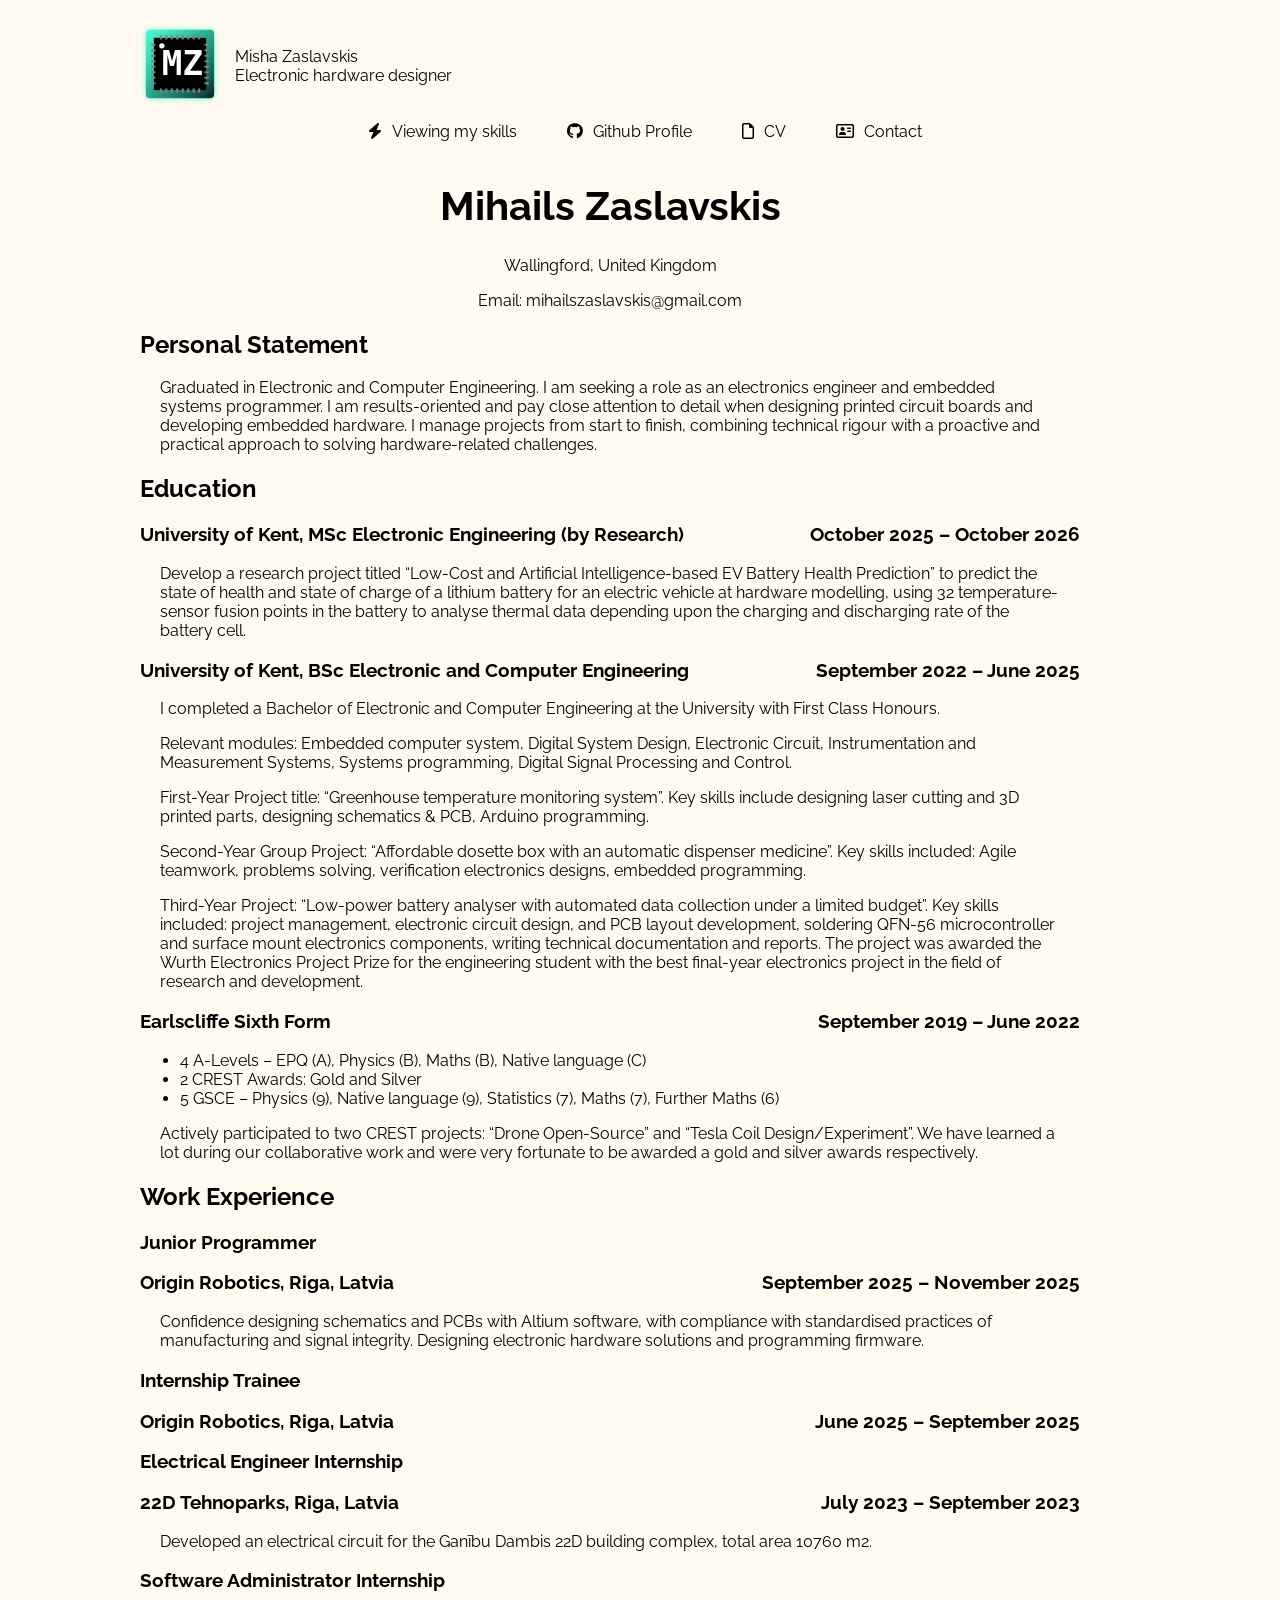
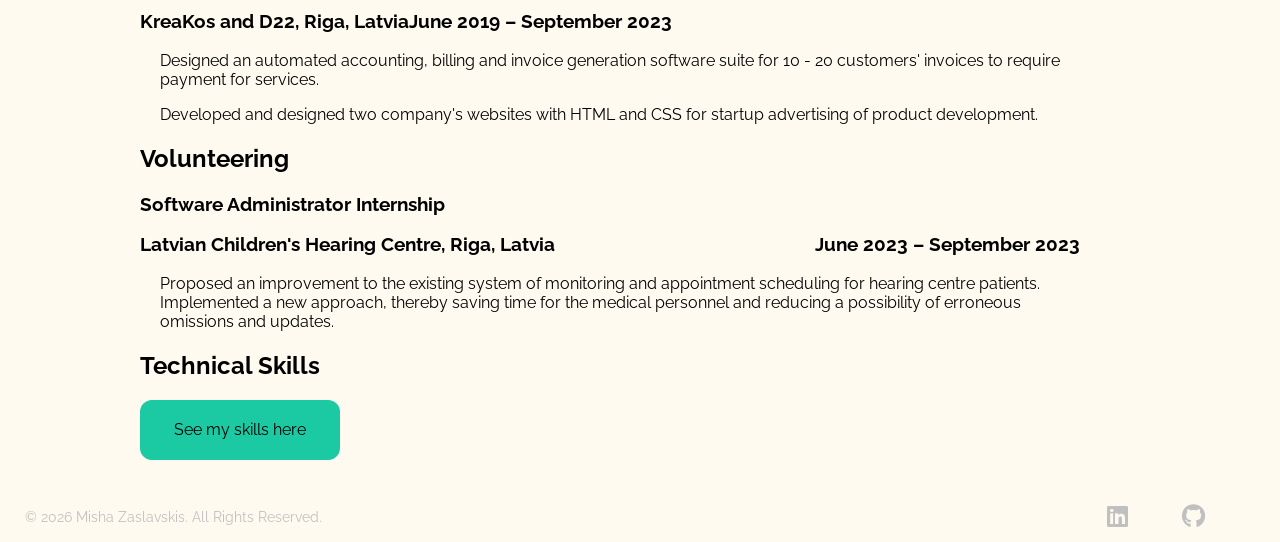
==== CVMihailsZaslavskis.html @ 6dd5eeee "New rebranded website 1. Added and updated the logo of Misha Zaslavskis 2. Updated the structure and" ====
<!DOCTYPE html>
<html lang="en">

<head>
  <meta charset="UTF-8">
  <meta name="viewport" content="width=device-width, initial-scale=1.0">
  <title>Mihails Zaslavskis</title>
  <!-- Google Fonts CDN -->
  <link rel="preconnect" href="https://fonts.googleapis.com">
  <link rel="preconnect" href="https://fonts.gstatic.com" crossorigin>
  <link
    href="https://fonts.googleapis.com/css2?family=Montserrat:ital,wght@0,100..900;1,100..900&family=Raleway:ital,wght@0,100..900;1,100..900&display=swap"
    rel="stylesheet">
  <!-- Font Awesome CDN -->
  <link rel="stylesheet" href="https://cdnjs.cloudflare.com/ajax/libs/font-awesome/6.5.0/css/all.min.css">
  <link rel="stylesheet" href="style.css">
</head>

<body>
  <div class="page">
    <header class="mz_header">
      <a href="index.html"><img src="MZProfileIconVariant1.svg" role="img" class="mzlogo"
          alt="Logo of Mihail Zaslavskis" /></a>
      <div class="mztext">
        <p>Misha Zaslavskis</p>
        <p>Electronic hardware designer</p>
      </div>
    </header>
    <nav>
      <ul>
        <li><a href="index.html#skills"><i class="fa-solid fa-bolt"></i>Viewing my skills</a></li>
        <li><a href="https://github.com/misha-dig"><i class="fab fa-github"></i>Github Profile</a></li>
        <li><a href="CVMihailsZaslavskis.html"><i class="fa-regular fa-file"></i>CV</a></li>
        <li><a href="mailto:mihailszaslavskis@gmail.com"><i class="fa-regular fa-address-card"></i>Contact</a></li>
      </ul>
    </nav>
    <main class="CV">
      <h1>Mihails Zaslavskis</h1>
      <p class="contactdetail">Wallingford, United Kingdom</p>
      <p class="contactdetail">Email: mihailszaslavskis@gmail.com</p>
      <h2>Personal Statement</h2>
      <p class="description">Graduated in Electronic and Computer Engineering. I am seeking a role as an electronics
        engineer and
        embedded systems programmer. I am results-oriented and pay close attention to detail when designing
        printed circuit boards and developing embedded hardware. I manage projects from start to finish,
        combining technical rigour with a proactive and practical approach to solving hardware-related
        challenges.</p>

      <h2 class="EducationSection">Education</h2>
      <h3 class="CVCareersDate"><span>University of Kent, MSc Electronic Engineering (by Research)</span><span>October
          2025 &ndash; October 2026</span></h3>
      <p class="description">Develop a research project titled “Low-Cost and Artificial Intelligence-based EV Battery
        Health
        Prediction” to predict the state of health and state of charge of a lithium battery for an electric vehicle at
        hardware modelling, using 32 temperature-sensor fusion points in the battery to analyse thermal data
        depending upon the charging and discharging rate of the battery cell.</p>
      <h3 class="CVCareersDate"><span>University of Kent, BSc Electronic and Computer Engineering</span><span>September
          2022 &ndash; June 2025</span></h3>
      <p class="description">I completed a Bachelor of Electronic and Computer Engineering at the University with First
        Class
        Honours.</p>
      <p class="description">Relevant modules: Embedded computer system, Digital System Design, Electronic Circuit,
        Instrumentation and Measurement Systems, Systems programming, Digital Signal Processing and
        Control.</p>
      <p class="description">First-Year Project title: “Greenhouse temperature monitoring system”. Key skills include
        designing laser
        cutting and 3D printed parts, designing schematics & PCB, Arduino programming.</p>
      <p class="description">Second-Year Group Project: “Affordable dosette box with an automatic dispenser medicine”.
        Key skills
        included: Agile teamwork, problems solving, verification electronics designs, embedded programming.</p>
      <p class="description">
        Third-Year Project: “Low-power battery analyser with automated data collection under a limited budget”.
        Key skills included: project management, electronic circuit design, and PCB layout development,
        soldering QFN-56 microcontroller and surface mount electronics components, writing technical
        documentation and reports. The project was awarded the Wurth Electronics Project Prize for the
        engineering student with the best final-year electronics project in the field of research and development.
      </p>
      <h3 class="CVCareersDate"><span>Earlscliffe Sixth Form</span><span>September 2019 &ndash; June 2022</span></h3>
      <ul>
        <li>4 A-Levels &ndash; EPQ (A), Physics (B), Maths (B), Native language (C)</li>
        <li>2 CREST Awards: Gold and Silver</li>
        <li>5 GSCE &ndash; Physics (9), Native language (9), Statistics (7), Maths (7), Further Maths (6)</li>
      </ul>
      <p class="description">Actively participated to two CREST projects: “Drone Open-Source” and “Tesla Coil
        Design/Experiment”.
        We have learned a lot during our collaborative work and were very fortunate to be awarded a gold and
        silver awards respectively.</p>
      <h2>Work Experience</h2>
      <h3>Junior Programmer</h3>
      <h3 class="CVCareersDate"><span>Origin Robotics, Riga, Latvia</span><span>September 2025 &ndash; November
          2025</span></h3>
      <p class="description">Confidence designing schematics and PCBs with Altium software, with compliance with
        standardised practices of
        manufacturing and signal integrity. Designing electronic hardware solutions and programming firmware.</p>
      <h3>Internship Trainee</h3>
      <h3 class="CVCareersDate"><span>Origin Robotics, Riga, Latvia</span><span>June 2025 &ndash; September
          2025</span></h3>

      <h3>Electrical Engineer Internship</h3>
      <h3 class="CVCareersDate"><span>22D Tehnoparks, Riga, Latvia</span><span>July 2023 &ndash; September 2023</span>
      </h3>
      <p class="description">Developed an electrical circuit for the Ganību Dambis 22D building complex, total area
        10760 m2.</p>
      <h3>Software Administrator Internship</h3>
      <h3><span>KreaKos and D22, Riga, Latvia</span><span>June 2019 &ndash; September 2023</span></h3>
      <p class="description">Designed an automated accounting, billing and invoice generation software suite for 10 - 20
        customers' invoices
        to require payment for services.</p>
      <p class="description">Developed and designed two company's websites with HTML and CSS for startup advertising of
        product development.
      </p>
      <h2>Volunteering</h2>
      <h3>Software Administrator Internship</h3>
      <h3 class="CVCareersDate"><span>Latvian Children's Hearing Centre, Riga, Latvia</span><span>June 2023 &ndash;
          September 2023</span></h3>
      <p class="description">Proposed an improvement to the existing system of monitoring and appointment scheduling
        for hearing centre patients. Implemented a new approach, thereby saving time for the
        medical personnel and reducing a possibility of erroneous omissions and updates.</p>

      <h2>Technical Skills</h2>
      <a href="index.html#skills" class="tapskills">See my skills here</a>
    </main>
  </div>

  <footer>
    <div class="left">&copy; 2026 Misha Zaslavskis. All Rights Reserved.</div>
    <div class="right">
      <a href="https://www.linkedin.com/in/mihails-zaslavskis/" target="_blank"><i
          class="fab fa-linkedin fa-xl"></i></a>
      <a href="https://github.com/misha-dig" target="_blank"><i class="fab fa-github fa-xl"></i></a>
    </div>
  </footer>
</body>

</html>
---- style.css ----
body {
    background: #FFFAF0;
    color: #000000;
    margin: 0px auto;


    font-family: "Raleway", sans-serif;
    font-optical-sizing: auto;
    font-weight: 400;
    font-style: normal;

    min-height: 100vh;
    -webkit-font-smoothing: antialiased;
    -moz-osx-font-smoothing: grayscale;
}

/* Main page section */
.page {
    min-width: 800px;
    max-width: 1000px;
    margin: 0 auto;
    padding: 1.5em 0em 2em;
}

main {
    margin-right: 60px;
}

main h1 {
    font-size: 2.5em;
}

main h1 strong {
    color: #1bc9a3;
    font-size: 1.1em;
}
main h2 i {
    padding-right: 10px;
}
.skillset li {
    margin-bottom: 10px;
}
.skillset ul {
    padding-top: 10px;
}
.newskills li {
    margin-bottom: 10px;
}
.newskills ul {
    padding-top: 10px;
}
/* CV Resume section */
.CV h1 {
    text-align: center;
}
.CV .contactdetail {
    text-align: center;
}
.CV .CVCareersDate {
    display: flex;
    justify-content: space-between;
    align-items: center;
}
.CV a {
    width: 200px;
    height: 60px;
    border-radius: 12px;
    background-color: #1bc9a3;
    cursor: pointer;
    display: flex;
    justify-content: center;
    align-items: center;
    text-decoration: none;
    transition: all 0.2s ease;
    color: black;
}
.CV a:hover {
    text-decoration: none;
    font-weight: bold;
    color: #F0F8FF;

    text-decoration-thickness: 2px;
    text-underline-offset: 4px;
    text-shadow: 2px 2px 4px rgba(0, 0, 0, 0.3);
    animation: glow-pulse 2s infinite alternate;
}

@keyframes glow-pulse {
    from {
        box-shadow: 0 0 5px #1bc9a3,
                    0 0 10px #1bc9a3;
    }

    to {
        box-shadow: 0 0 15px #1bc9a3,
                    0 0 35px #1bc9a3;
    }
}
.CV .description {
    padding: 0px 20px;
}
/* Navigation menu section */
nav ul {
    list-style-type: none;
    margin: 0;
    padding: 0;
    display: flex;
    justify-content: center;
}

nav ul li a {
    display: inline-block;
    padding: 14px 20px;
    text-decoration: none;
    transition: all 0.2s ease;
    color: black;
}

nav ul li a i {
    padding: 0px 10px;
}

nav ul li a:hover {
    color: #1bc9a3;
    text-decoration: none;
    font-weight: bold;

    text-decoration-thickness: 2px;
    text-underline-offset: 4px;
    text-shadow: 2px 2px 4px rgba(0, 0, 0, 0.3);
}

/* Footer section */
footer {
    left: 0;
    bottom: 0;
    font-size: 0.9rem;
    color: silver;
    display: flex;
    justify-content: space-between;
    align-items: center;
    height: 50px;
}

footer a {
    color: silver;
    padding: 0 25px;
    font-size: 16px;
}

footer .right {
    padding: 0 50px;
}

footer .left {
    padding: 0 25px;
}

/* Logo and label section */
.mz_header {
    display: flex;
    align-items: center;
    gap: 15px;
}

.mz_header .mzlogo {
    width: 80px;
    height: 80px;
    object-fit: cover;
    border-radius: 8px;
}

.mztext {
    flex: 1;
}

.mztext p {
    margin: 0;
}
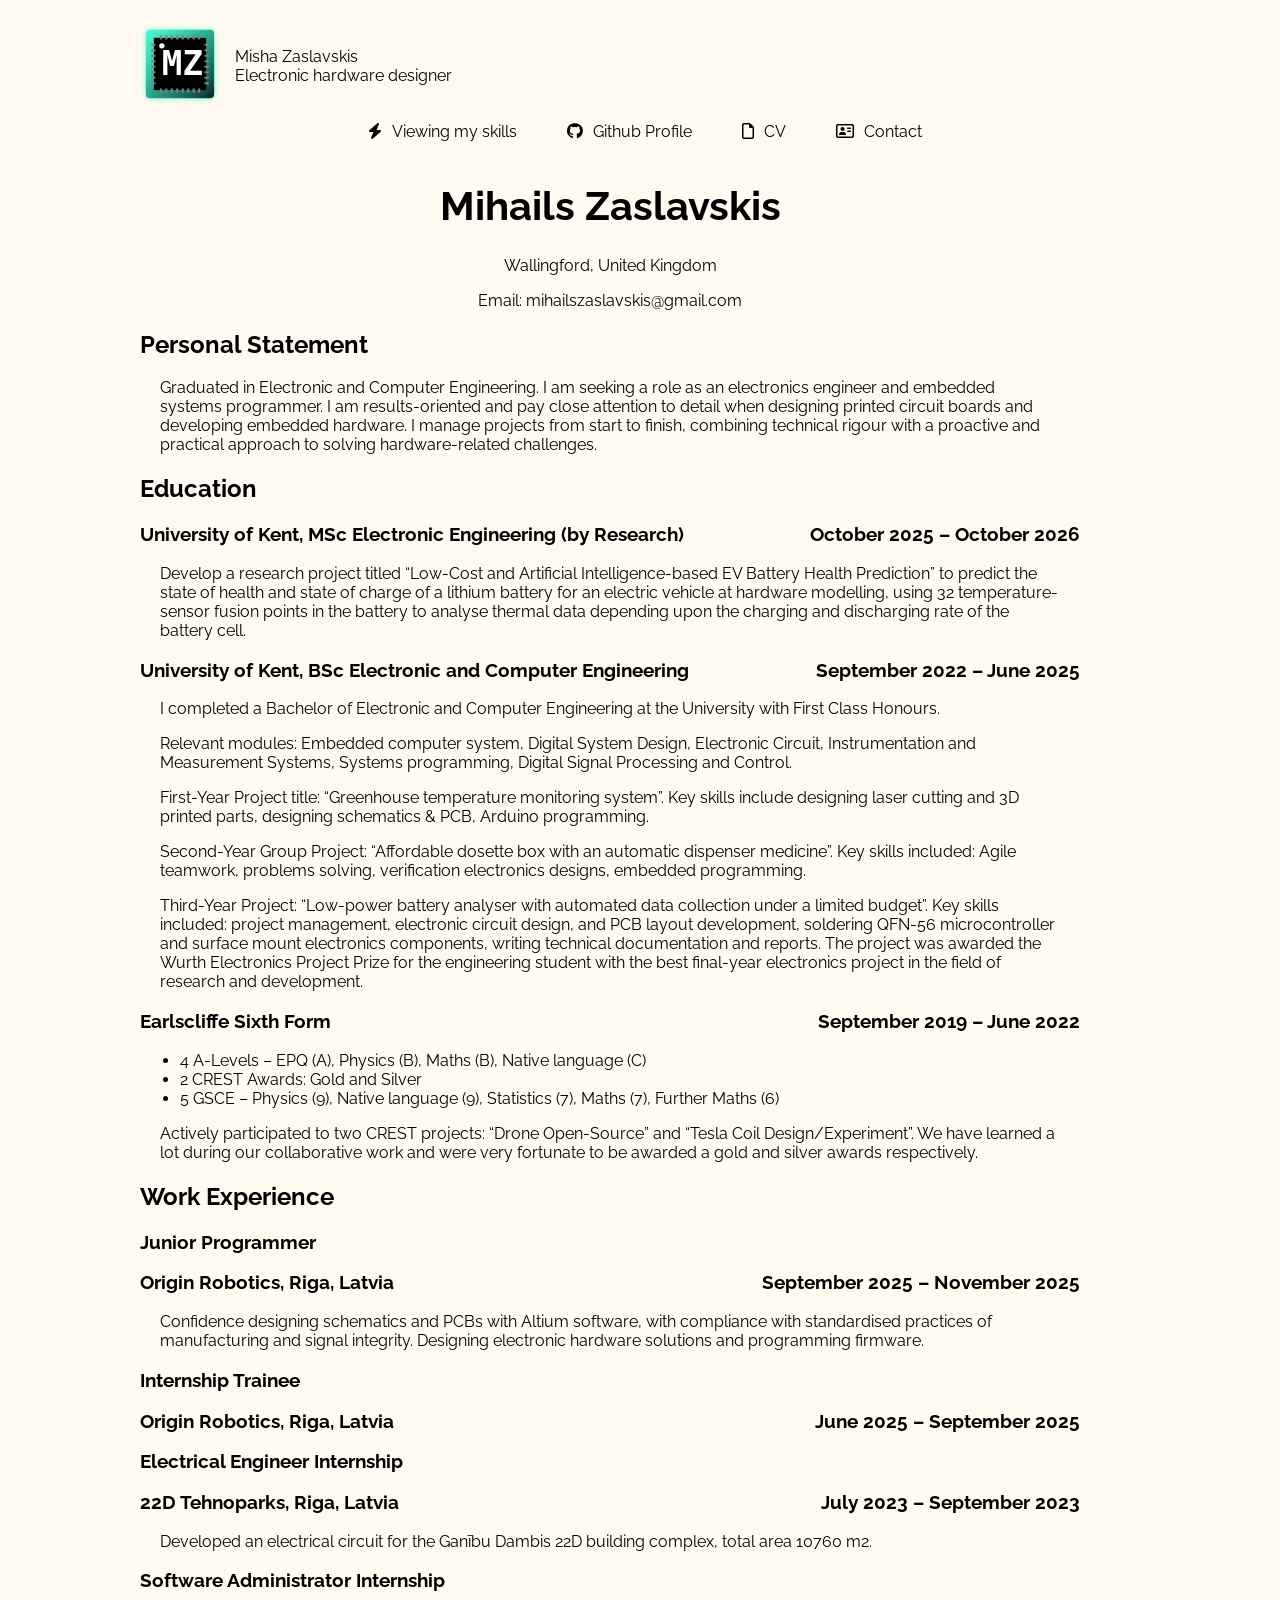
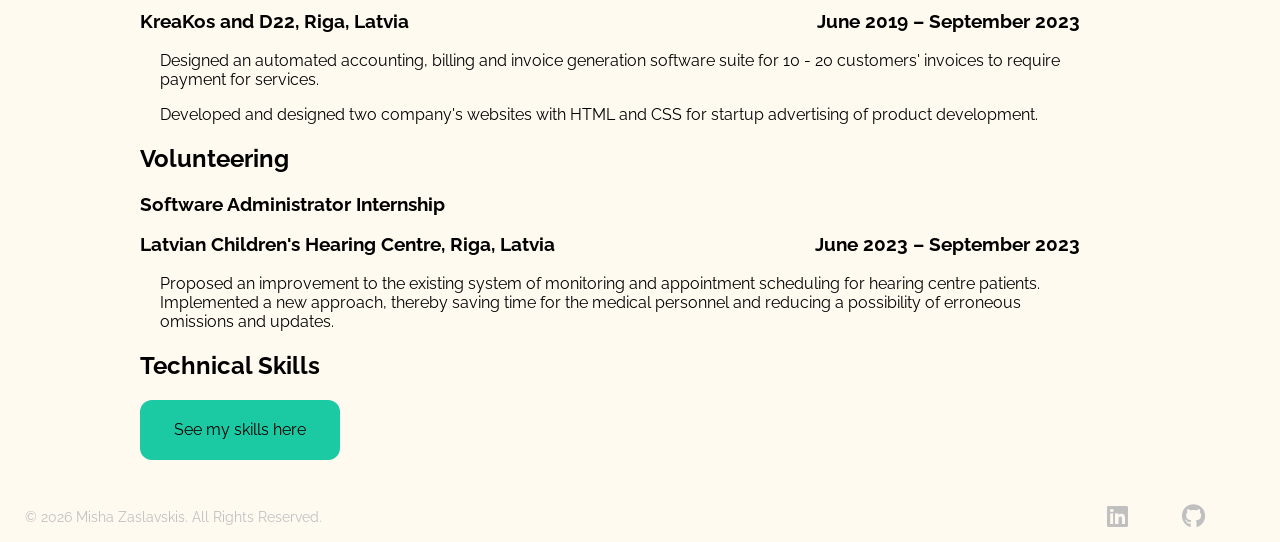
==== commit ff993137: "Fixed minor mistake ..." ====
--- a/CVMihailsZaslavskis.html
+++ b/CVMihailsZaslavskis.html
@@ -4,7 +4,7 @@
 <head>
   <meta charset="UTF-8">
   <meta name="viewport" content="width=device-width, initial-scale=1.0">
-  <title>Mihails Zaslavskis</title>
+  <title>Mihails Zaslavskis CV</title>
   <!-- Google Fonts CDN -->
   <link rel="preconnect" href="https://fonts.googleapis.com">
   <link rel="preconnect" href="https://fonts.gstatic.com" crossorigin>
@@ -102,7 +102,7 @@
       <p class="description">Developed an electrical circuit for the Ganību Dambis 22D building complex, total area
         10760 m2.</p>
       <h3>Software Administrator Internship</h3>
-      <h3><span>KreaKos and D22, Riga, Latvia</span><span>June 2019 &ndash; September 2023</span></h3>
+      <h3 class="CVCareersDate"><span>KreaKos and D22, Riga, Latvia</span><span>June 2019 &ndash; September 2023</span></h3>
       <p class="description">Designed an automated accounting, billing and invoice generation software suite for 10 - 20
         customers' invoices
         to require payment for services.</p>
@@ -132,4 +132,4 @@
   </footer>
 </body>
 
-</html>+</html>
